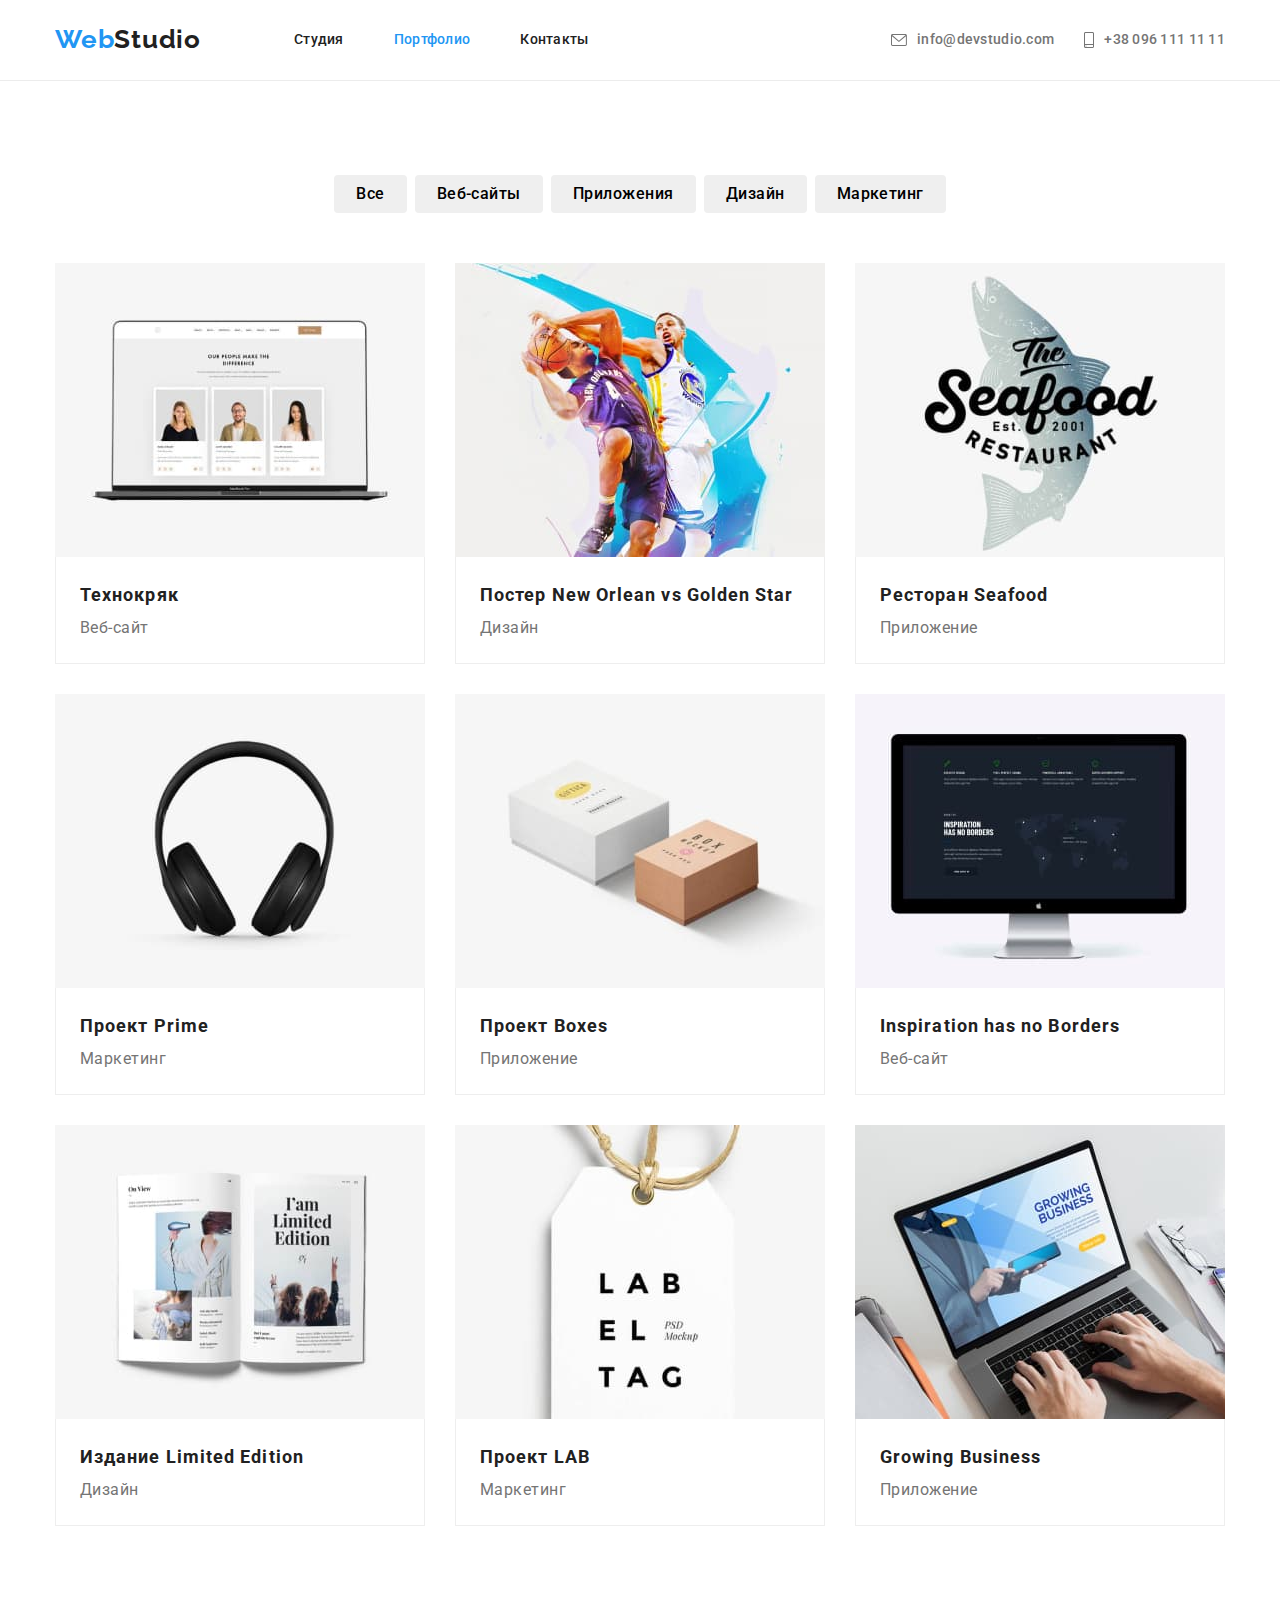
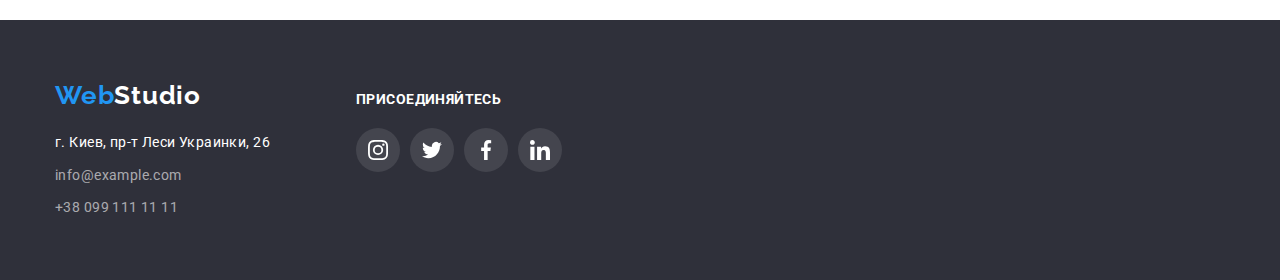
==== portfolio.html @ ebf1e621 "Positioning" ====
<!DOCTYPE html>
<html lang="ru">
<head>
    <meta charset="UTF-8">
    <meta http-equiv="X-UA-Compatible" content="IE=edge">
    <meta name="viewport" content="width=device-width, initial-scale=1.0">
    <title>Document</title>
    <link rel="preconnect" href="https://fonts.googleapis.com">
    <link rel="preconnect" href="https://fonts.gstatic.com" crossorigin>
    <link href="https://fonts.googleapis.com/css2?family=Raleway:wght@700&family=Roboto:wght@400;500;700;900&display=swap"
        rel="stylesheet">
    <link rel="stylesheet" href="https://cdnjs.cloudflare.com/ajax/libs/modern-normalize/1.1.0/modern-normalize.min.css">
    <link rel="stylesheet" href="./css/styles.css">
</head>

<body>

<!--Шапка-->
  
  <header class="header">
    <div class="container">
      <div class="page-header">
        <a class="logo" href=""> <span class="web">Web</span><span class="studio-head">Studio</span> </a>
        <nav>
          <ul class="site-nav">
            <li class="link-studio"><a class="link" href="./index.html">Студия</a></li>
            <li class="link-portfolio"><a class="link current" href="./portfolio.html">Портфолио</a></li>
            <li class="link-contact"><a class="link" href="">Контакты</a></li>
          </ul>
        </nav>
<!-- Контакты -->
          <ul class="contact-nav">
            <li class="mailto-nav">
              <a class="mailto" href="mailto:info@devstudio.com">
                <svg class="icon-nav" width="16px" height="12px">
                  <use href="./images/icons.svg#mail"></use>
                </svg>info@devstudio.com
              </a>
            </li>
          
            <li class="tel-nav">
              <a class="tel" href="tel:+380961111111">
                <svg class="icon-nav" width="10px" height="16px">
                  <use href="./images/icons.svg#tel"></use>
                </svg>+38 096 111 11 11
              </a>
            </li>
          </ul>
      </div>
    </div>
  </header>
 
<!--Уникальный контент-->
<!--Страница Портфолио-->

<main>
  
    <!-- <h1>Портфолио</h1>-->

    <section class="section">
      <div class="container">
        <ul class="filters">
          <li class="all"><button class="button-portfolio" type="button">Все</button></li>
          <li class="site"><button class="button-portfolio" type="button">Веб-сайты</button></li>
          <li class="apps"><button class="button-portfolio" type="button">Приложения</button></li>
          <li class="design"><button class="button-portfolio" type="button">Дизайн</button></li>
          <li class="marketing"><button class="button-portfolio" type="button">Маркетинг</button></li>
        </ul>


    <!-- <h2>Список работ</h2> -->


        <ul class="filter-list">
          <li class="filter-cards">
            <img src="./images/portfolio/1tehno.jpg" alt="Технокряк" width="370" height="294">
              <div class="filter-info">
                <h3 class="lable">Технокряк</h3>
                <p class="filter-lable">Веб-сайт</p>
              </div>
          </li>
          <li class="filter-cards">
            <img src="./images/portfolio/2new-orlean.jpg" alt="Постер New Orlean vs Golden Star" width="370" height="294">
              <div class="filter-info">
                <h3 class="lable">Постер New Orlean vs Golden Star</h3>
                <p class="filter-lable">Дизайн</p>
              </div>
          </li>
          <li class="filter-cards">
            <img src="./images/portfolio/3seafood.jpg" alt="Ресторан Seafood" width="370" height="294">
              <div class="filter-info">
                <h3 class="lable">Ресторан Seafood</h3>
                <p class="filter-lable">Приложение</p>
              </div>
          </li>
          <li class="filter-cards">
            <img src="./images/portfolio/4prime.jpg" alt="Проект Prime" width="370" height="294">
              <div class="filter-info">
                  <h3 class="lable">Проект Prime</h3>
                  <p class="filter-lable">Маркетинг</p>
              </div>
          </li>
          <li class="filter-cards">
            <img src="./images/portfolio/5boxes.jpg" alt="Проект Boxes" width="370" height="294">
              <div class="filter-info">
                  <h3 class="lable">Проект Boxes</h3>
                  <p class="filter-lable">Приложение</p>
              </div>
          </li>
          <li class="filter-cards">
            <img src="./images/portfolio/6Inspiration.jpg" alt="Inspiration has no Borders" width="370" height="294">
              <div class="filter-info">
                  <h3 class="lable">Inspiration has no Borders</h3>
                  <p class="filter-lable">Веб-сайт</p>
              </div>
          </li>
          <li class="filter-cards">
            <img src="./images/portfolio/7limited.jpg" alt="Издание Limited Edition" width="370" height="294">
              <div class="filter-info">
                  <h3 class="lable">Издание Limited Edition</h3>
                  <p class="filter-lable">Дизайн</p>
              </div>
          </li>
          <li class="filter-cards">
            <img src="./images/portfolio/8lab.jpg" alt="Проект LAB" width="370" height="294">
              <div class="filter-info">
                  <h3 class="lable">Проект LAB</h3>
                  <p class="filter-lable">Маркетинг</p>
              </div>
          </li>
          <li class="filter-cards">
            <img src="./images/portfolio/9growing.jpg" alt="Growing Business" width="370" height="294">
              <div class="filter-info">
                  <h3 class="lable">Growing Business</h3>
                  <p class="filter-lable">Приложение</p>
              </div> 
          </li>
        </ul>
      </div>
    </section>
</main>


<!--Футер-->

<footer class="footer">
  <div class="contact-footer container">
    <div class="footer-nav">
      <ul>
        <li><a class="logo-footer" href=""> <span class="web">Web</span><span class="studio-footer">Studio</span> </a>
        </li>
        <li>
          <a class="address" href="https://goo.gl/maps/1GZU7aaaTQPB9hGB9" target="_blank" rel="noreferrer noopener">г. Киев, пр-т
            Леси Украинки, 26</a>
        </li>
        <li><a class="contact-mailto" href="mailto:info@example.com">info@example.com</a></li>
        <li><a class="contact-tel" href="tel:+380991111111">+38 099 111 11 11</a></li>
      </ul>
    </div>
    <div class="footer-social">
      <p class="join">присоединяйтесь</p>
      <ul class="join-social">
        <li class="join-item">
          <a class="join-network" href="">
            <svg class="icon-join" width="20px" height="20px">
              <use href="./images/icons.svg#instagram"></use>
            </svg>
          </a>
        </li>
        <li class="join-item">
          <a class="join-network" href="">
            <svg class="icon-join" width="20px" height="20px">
              <use href="./images/icons.svg#twitter"></use>
            </svg>
          </a>
        </li>
        <li class="join-item">
          <a class="join-network" href="">
            <svg class="icon-join" width="20px" height="20px">
              <use href="./images/icons.svg#facebook"></use>
            </svg>
          </a>
        </li>
        <li class="join-item">
          <a class="join-network" href="">
            <svg class="icon-join" width="20px" height="20px">
              <use href="./images/icons.svg#linkedin"></use>
            </svg>
          </a>
        </li>
      </ul>
    </div>

  </div>
</footer>
</body>

</html>
---- css/styles.css ----
:root {
  --primary-tex-color--: #757575;
  --title-tex-color--: #212121;
  --accent-tex-color--: #2196f3;
  --White-color--: #ffffff;
}

body {
  font-family: 'Roboto', sans-serif;
}
main {
  background-color: var(--White-color--);
}

ul {
  list-style: none;
}
p,
h1,
h2,
h3,
h4,
h5,
h6 {
  margin: 0px;
}
ul,
ol {
  margin: 0px;
  padding-left: 0px;
}
.img {
  display: block;
  max-width: 100%;
  height: auto;
}
.container {
  width: 1200px;
  padding-left: 15px;
  padding-right: 15px;
  margin-left: auto;
  margin-right: auto;
}

.header {
  border-bottom: 1px solid #ececec;
}
.page-header {
  display: flex;
  align-items: center;
  background-color: var(--White-color--);
}

/* Шапка */

.logo {
  font-family: 'Raleway', sans-serif;
  text-decoration: none;
  font-weight: 700;
  font-size: 26px;
  line-height: 1.19;
  letter-spacing: 0.03em;

  display: block;
  margin-top: 24px;
  margin-bottom: 25px;
  margin-right: 93px;
}
.web {
  color: var(--accent-tex-color--);
}
.studio-head {
  color: var(--title-tex-color--);
}

/* Навигация сайта */

.site-nav {
  display: flex;
}
.site-nav li:not(:first-child) {
  margin-left: 50px;
}
.site-nav :hover,
.site-nav :focus {
  color: var(--accent-tex-color--);
}

.site-nav .link.current {
  color: var(--accent-tex-color--);
}

.link .current {
  color: var(--primary-tex-color--);
}

.link {
  display: block;
  font-weight: 500;
  font-size: 14px;
  line-height: 1.14;
  letter-spacing: 0.02em;

  text-decoration: none;
  color: var(--title-tex-color--);
  padding-top: 32px;
  padding-bottom: 32px;
}

/* Контакты */

.contact-nav {
  display: flex;
  margin-left: auto;
}

.mailto,
.tel {
  display: flex;
  align-items: center;

  font-weight: 500;
  font-size: 14px;
  line-height: 1.14;
  letter-spacing: 0.02em;

  text-decoration: none;
  color: var(--primary-tex-color--);

  padding-top: 32px;
  padding-bottom: 32px;

  fill: currentColor;
}
.icon-nav {
  margin-right: 10px;
}
.tel-nav {
  margin-left: 30px;
}

.mailto:hover,
.mailto:focus {
  color: var(--accent-tex-color--);
  fill: var(--accent-tex-color--);
}

.tel:hover,
.tel:focus {
  color: var(--accent-tex-color--);
  fill: var(--accent-tex-color--);
}

/* Герой */

.section-hero {
  color: var(--White-color--);
  background-color: #2f303a;
  background-image: linear-gradient(to right, rgba(47, 48, 58, 0.4), rgba(47, 48, 58, 0.4)),
    url(../images/hero/hero.jpg);

  padding-top: 200px;
  padding-bottom: 200px;
  max-width: 1600px;
  height: 600px;
  margin-left: auto;
  margin-right: auto;
}
.hero-title {
  font-weight: 900;
  font-size: 44px;
  line-height: 1.36;
  color: var(--White-color--);

  text-align: center;
  letter-spacing: 0.06em;
  text-transform: uppercase;
  width: 696px;
  margin: auto;
}

.hero-button {
  align-items: center;
  text-align: center;
  letter-spacing: 0.06em;

  margin-top: 30px;
}
.button {
  font-weight: 700;
  font-size: 16px;
  line-height: 1.8;

  padding: 10px 32px;
  border-radius: 4px;
  width: 200px;
  height: 50px;

  color: var(--White-color--);
  background-color: var(--accent-tex-color--);
  box-shadow: 0px 4px 4px rgba(0, 0, 0, 0.15);

  cursor: pointer;
  border: inherit;
}

/* Особенности */

.section {
  padding-top: 94px;
  padding-bottom: 94px;
}
.trait {
  padding-top: 0px;
}
.feature {
  display: flex;
  padding: 0px;
  margin: 0px;
  list-style: none;
}
.feature-item {
  display: flex;
  justify-content: center;
  align-items: center;
  width: 270px;
  height: 120px;

  background: #f5f4fa;
  border-radius: 4px;
  margin-bottom: 30px;
}
.feature > .item {
  flex-basis: calc(100% / 4);
}

.item:not(:first-child) {
  margin-left: 30px;
  width: 270px;
}
.section-title {
  font-weight: 700;
  font-size: 14px;
  line-height: 1.14;
  letter-spacing: 0.03em;
  text-transform: uppercase;

  margin-bottom: 10px;

  color: var(--title-tex-color--);
}
.title {
  font-size: 14px;
  line-height: 1.71;
  letter-spacing: 0.03em;
  color: var(--primary-tex-color--);
}

/* Чем мы занимаемся */

.study-title,
.command-title,
.clients-title {
  font-weight: 700;
  font-size: 36px;
  line-height: 1.16;
  text-align: center;
  letter-spacing: 0.03em;

  margin-bottom: 50px;

  color: var(--title-tex-color--);
}

.box {
  display: flex;
  flex-basis: calc(100% / 3);
}
.worker:not(:first-child) {
  margin-left: 30px;
}

/* Наша команда */

.team {
  background-color: #f5f4fa;
}
.team-item {
  display: flex;
  text-align: center;
}
.foto > img {
  display: block;
}
.foto {
  box-shadow: 0px 1px 3px rgba(0, 0, 0, 0.12), 0px 1px 1px rgba(0, 0, 0, 0.14),
    0px 2px 1px rgba(0, 0, 0, 0.2);
  border-radius: 0px 0px 4px 4px;
}

.foto:not(:first-child) {
  margin-left: 30px;
}
.partner {
  background-color: var(--White-color--);
  padding-top: 30px;
  padding-bottom: 30px;
}
.name {
  font-weight: 500;
  font-size: 16px;
  line-height: 1.18;
  text-align: center;
  letter-spacing: 0.03em;

  padding-bottom: 10px;

  color: var(--title-tex-color--);
}
.work {
  font-size: 16px;
  line-height: 1.18;
  letter-spacing: 0.03em;

  color: var(--primary-tex-color--);
}
.network-item {
  display: flex;
  justify-content: center;
  margin-top: 16px;
  margin-right: 32px;

  margin-left: 32px;
}

.network-item > li:not(:first-child) {
  margin-left: 10px;
}
.social-network {
  display: flex;
  justify-content: center;
  align-items: center;

  border-radius: 50%;

  width: 44px;
  height: 44px;
  color: #afb1b8;
}
.icon-network {
  fill: currentColor;
}
.social-network:hover,
.social-network:focus {
  color: var(--White-color--);
  background: var(--accent-tex-color--);
}

/* ПОСТОЯННЫЕ КЛИЕНТЫ */

.clients-item {
  display: flex;
  flex-basis: calc(100% / 6);
}
.client-logo:hover,
.client-logo:focus {
  border: 1px solid var(--accent-tex-color--);
  color: var(--accent-tex-color--);
}
.client {
  display: flex;
  align-items: center;
  justify-content: center;

  width: 170px;
  height: 92px;
}

.client:not(:first-child) {
  margin-left: 30px;
}
.client-logo {
  display: flex;
  justify-content: center;
  align-items: center;

  width: 100%;
  height: 100%;

  border: 1px solid #afb1b8;
  border-radius: 4px;

  color: #afb1b8;
}
.icon-client {
  fill: currentColor;
}
/* Футер */

.footer {
  color: var(--White-color--);
  background-color: #2f303a;
  padding-top: 60px;
  padding-bottom: 60px;
}
.logo-footer {
  text-decoration: none;
  display: block;
  width: 145px;

  font-family: Raleway;
  font-weight: 700;
  font-size: 26px;
  line-height: 1.19;
  letter-spacing: 0.03em;
}
.contact-mailto {
  display: block;
  width: 231px;
  padding-top: 9px;
}
.contact-tel {
  display: block;

  padding-top: 9px;
}
.logo-footer .studio-footer {
  color: var(--White-color--);
  text-decoration: none;
}
.address {
  display: flex;
  font-family: 'Roboto', sans-serif;
  font-style: normal;
  font-size: 14px;
  line-height: 1.71;
  letter-spacing: 0.03em;

  text-decoration: none;
  padding-top: 20px;

  color: var(--White-color--);
}
.contact-mailto,
.contact-tel {
  text-decoration: none;

  font-size: 14px;
  line-height: 1.71;
  letter-spacing: 0.03em;

  color: rgba(255, 255, 255, 0.6);
}

.contact-mailto:hover,
.contact-mailto:focus {
  color: var(--accent-tex-color--);
}

.contact-tel:hover,
.contact-tel:focus {
  color: var(--accent-tex-color--);
}
.join {
  display: block;
  font-weight: 700;
  font-size: 14px;
  line-height: 1.14;
  letter-spacing: 0.03em;
  text-transform: uppercase;

  color: #ffffff;

  padding-bottom: 20px;
}
.join-network {
  display: flex;
  justify-content: center;
  align-items: center;

  border-radius: 50%;

  width: 44px;
  height: 44px;
  fill: var(--White-color--);
  background: rgba(255, 255, 255, 0.1);
}
.join-social {
  display: flex;
  justify-content: center;
}
.join-item {
  margin-right: 10px;
}
.join-item :hover,
.join-item :focus {
  background-color: var(--accent-tex-color--);
}
.footer-nav {
  display: flex;
  width: 231px;
  margin-right: 70px;
}

.footer-social {
  display: flex;
  flex-direction: column;
  margin-top: 12px;
}

.contact-footer {
  display: flex;
}
/* Портфолио */

/* Кнопки */

.filters {
  display: flex;
  justify-content: center;
  text-align: center;
}
.filters > li:not(:first-child) {
  margin-left: 8px;
}
.filters > li:hover,
.filters > li:focus {
  box-shadow: 0px 3px 1px rgba(0, 0, 0, 0.1), 0px 1px 2px rgba(0, 0, 0, 0.08),
    0px 2px 2px rgba(0, 0, 0, 0.12);
}
.button-portfolio {
  font-family: 'Roboto', sans-serif;
  font-weight: 500;
  font-size: 16px;
  line-height: 1.62;

  text-align: center;
  letter-spacing: 0.03em;

  border-radius: 4px;
  border: inherit;

  padding: 6px 22px;
}
.button-portfolio:hover,
.button-portfolio:focus {
  color: var(--White-color--);
  background-color: var(--accent-tex-color--);
  cursor: pointer;
}

/* Список работ */

.lable {
  color: var(--title-tex-color--);

  font-weight: 700;
  font-size: 18px;
  line-height: 2;
  letter-spacing: 0.06em;
}
.filter-lable {
  color: var(--primary-tex-color--);

  font-size: 16px;
  line-height: 1.87;
  letter-spacing: 0.03em;
}
.filter-list {
  display: flex;
  margin-top: 50px;
  flex-wrap: wrap;
  margin-left: -30px;
  margin-bottom: -30px;
}
.filter-cards {
  width: calc(100% / 3 - 30px);
  margin-left: 30px;
  margin-bottom: 30px;
}
.filter-cards:hover,
.filter-cards:focus {
  box-shadow: 0px 1px 1px rgba(0, 0, 0, 0.12), 0px 4px 4px rgba(0, 0, 0, 0.06),
    1px 4px 6px rgba(0, 0, 0, 0.16);
}

.filter-info {
  padding: 20px 24px 20px 24px;

  border-right: 1px solid #eeeeee;
  border-bottom: 1px solid #eeeeee;
  border-left: 1px solid #eeeeee;
}
.filter-cards > img {
  display: block;
}
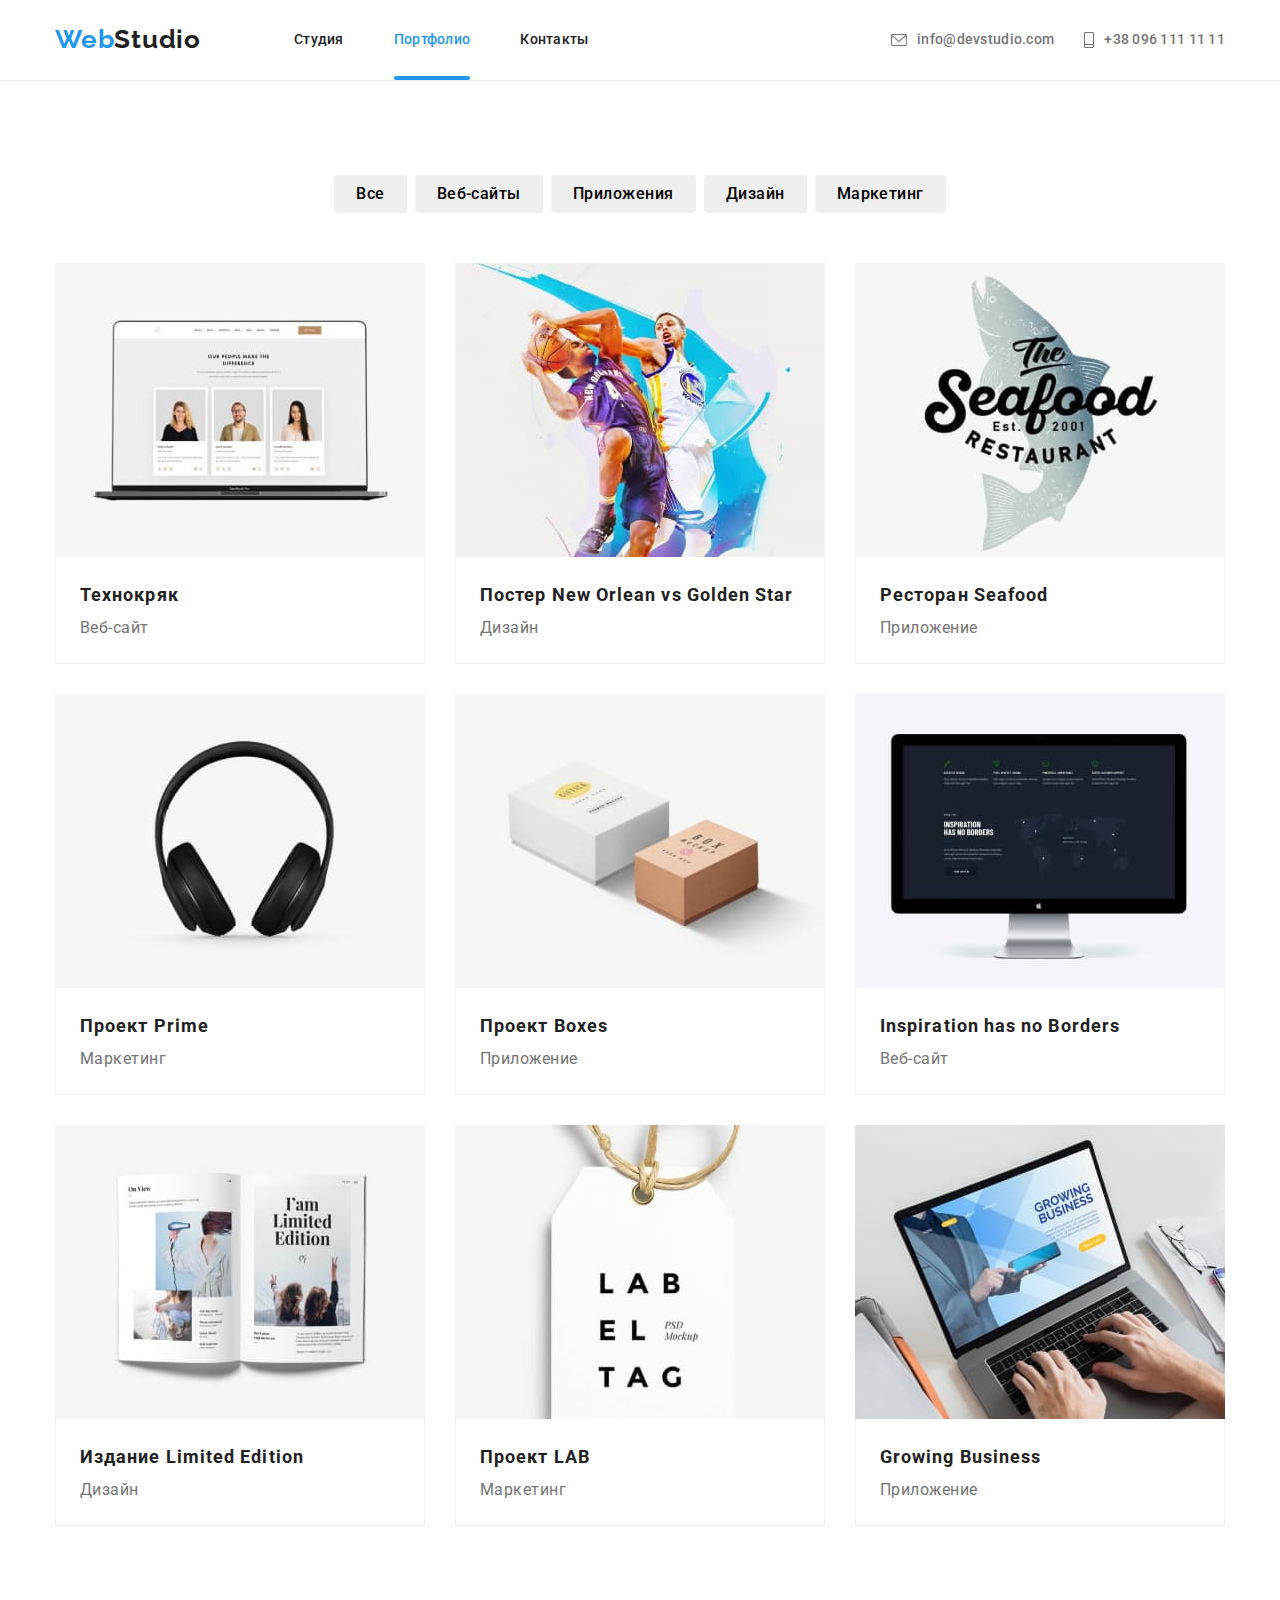
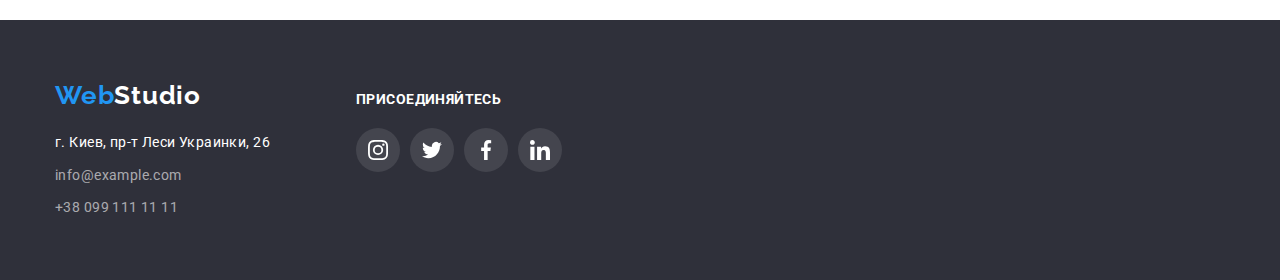
==== commit c30eeb87: "Overlay" ====
--- a/portfolio.html
+++ b/portfolio.html
@@ -73,66 +73,93 @@
 
         <ul class="filter-list">
           <li class="filter-cards">
-            <img src="./images/portfolio/1tehno.jpg" alt="Технокряк" width="370" height="294">
-              <div class="filter-info">
-                <h3 class="lable">Технокряк</h3>
-                <p class="filter-lable">Веб-сайт</p>
-              </div>
-          </li>
-          <li class="filter-cards">
-            <img src="./images/portfolio/2new-orlean.jpg" alt="Постер New Orlean vs Golden Star" width="370" height="294">
-              <div class="filter-info">
-                <h3 class="lable">Постер New Orlean vs Golden Star</h3>
-                <p class="filter-lable">Дизайн</p>
-              </div>
-          </li>
-          <li class="filter-cards">
-            <img src="./images/portfolio/3seafood.jpg" alt="Ресторан Seafood" width="370" height="294">
-              <div class="filter-info">
-                <h3 class="lable">Ресторан Seafood</h3>
-                <p class="filter-lable">Приложение</p>
-              </div>
-          </li>
-          <li class="filter-cards">
-            <img src="./images/portfolio/4prime.jpg" alt="Проект Prime" width="370" height="294">
-              <div class="filter-info">
-                  <h3 class="lable">Проект Prime</h3>
-                  <p class="filter-lable">Маркетинг</p>
-              </div>
-          </li>
-          <li class="filter-cards">
-            <img src="./images/portfolio/5boxes.jpg" alt="Проект Boxes" width="370" height="294">
-              <div class="filter-info">
-                  <h3 class="lable">Проект Boxes</h3>
-                  <p class="filter-lable">Приложение</p>
-              </div>
-          </li>
-          <li class="filter-cards">
-            <img src="./images/portfolio/6Inspiration.jpg" alt="Inspiration has no Borders" width="370" height="294">
-              <div class="filter-info">
-                  <h3 class="lable">Inspiration has no Borders</h3>
-                  <p class="filter-lable">Веб-сайт</p>
-              </div>
-          </li>
-          <li class="filter-cards">
-            <img src="./images/portfolio/7limited.jpg" alt="Издание Limited Edition" width="370" height="294">
-              <div class="filter-info">
-                  <h3 class="lable">Издание Limited Edition</h3>
-                  <p class="filter-lable">Дизайн</p>
-              </div>
-          </li>
-          <li class="filter-cards">
-            <img src="./images/portfolio/8lab.jpg" alt="Проект LAB" width="370" height="294">
-              <div class="filter-info">
-                  <h3 class="lable">Проект LAB</h3>
-                  <p class="filter-lable">Маркетинг</p>
-              </div>
-          </li>
-          <li class="filter-cards">
-            <img src="./images/portfolio/9growing.jpg" alt="Growing Business" width="370" height="294">
-              <div class="filter-info">
-                  <h3 class="lable">Growing Business</h3>
-                  <p class="filter-lable">Приложение</p>
+              <div class="filter-overlay">
+                    <img src="./images/portfolio/1tehno.jpg" alt="Технокряк" width="370" height="294"> 
+                    <p class="tehno">Технокряк это современная площадка распространения коронавируса. Компании используют эту платформу для цифрового шпионажа и атак на защищённые сервера конкурентов.</p>
+              </div>
+              <div class="filter-info">
+                    <h3 class="lable">Технокряк</h3>
+                    <p class="filter-lable">Веб-сайт</p>
+              </div>
+          </li>
+          <li class="filter-cards">
+              <div class="filter-overlay">
+                    <img src="./images/portfolio/2new-orlean.jpg" alt="Постер New Orlean vs Golden Star" width="370" height="294">
+                    <p class="tehno">Технокряк это современная площадка распространения коронавируса. Компании используют эту платформу для цифрового шпионажа и атак на защищённые сервера конкурентов.</p>
+              </div>
+              <div class="filter-info">
+                    <h3 class="lable">Постер New Orlean vs Golden Star</h3>
+                    <p class="filter-lable">Дизайн</p>
+              </div>
+          </li>
+          <li class="filter-cards">
+              <div class="filter-overlay">
+                    <img src="./images/portfolio/3seafood.jpg" alt="Ресторан Seafood" width="370" height="294">
+                    <p class="tehno">Технокряк это современная площадка распространения коронавируса. Компании используют эту платформу для цифрового шпионажа и атак на защищённые сервера конкурентов.</p>
+              </div>
+              <div class="filter-info">
+                    <h3 class="lable">Ресторан Seafood</h3>
+                    <p class="filter-lable">Приложение</p>
+              </div>
+          </li>
+          <li class="filter-cards">
+              <div class="filter-overlay">
+                    <img src="./images/portfolio/4prime.jpg" alt="Проект Prime" width="370" height="294">
+                    <p class="tehno">Технокряк это современная площадка распространения коронавируса. Компании используют эту платформу для цифрового шпионажа и атак на защищённые сервера конкурентов.</p>
+              </div>
+              <div class="filter-info">
+                    <h3 class="lable">Проект Prime</h3>
+                    <p class="filter-lable">Маркетинг</p>
+              </div>
+          </li>
+          <li class="filter-cards">
+              <div class="filter-overlay">
+                    <img src="./images/portfolio/5boxes.jpg" alt="Проект Boxes" width="370" height="294">
+                    <p class="tehno">Технокряк это современная площадка распространения коронавируса. Компании используют эту платформу для цифрового шпионажа и атак на защищённые сервера конкурентов.</p>
+              </div>
+              <div class="filter-info">
+                    <h3 class="lable">Проект Boxes</h3>
+                    <p class="filter-lable">Приложение</p>
+              </div>
+          </li>
+          <li class="filter-cards">
+              <div class="filter-overlay">
+                    <img src="./images/portfolio/6Inspiration.jpg" alt="Inspiration has no Borders" width="370" height="294">
+                    <p class="tehno">Технокряк это современная площадка распространения коронавируса. Компании используют эту платформу для цифрового шпионажа и атак на защищённые сервера конкурентов.</p>
+              </div>
+              <div class="filter-info">
+                    <h3 class="lable">Inspiration has no Borders</h3>
+                    <p class="filter-lable">Веб-сайт</p>
+              </div>
+          </li>
+          <li class="filter-cards">
+              <div class="filter-overlay">
+                    <img src="./images/portfolio/7limited.jpg" alt="Издание Limited Edition" width="370" height="294">
+                    <p class="tehno">Технокряк это современная площадка распространения коронавируса. Компании используют эту платформу для цифрового шпионажа и атак на защищённые сервера конкурентов.</p>
+              </div>
+              <div class="filter-info">
+                    <h3 class="lable">Издание Limited Edition</h3>
+                    <p class="filter-lable">Дизайн</p>
+              </div>
+          </li>
+          <li class="filter-cards">
+              <div class="filter-overlay">
+                    <img src="./images/portfolio/8lab.jpg" alt="Проект LAB" width="370" height="294">
+                    <p class="tehno">Технокряк это современная площадка распространения коронавируса. Компании используют эту платформу для цифрового шпионажа и атак на защищённые сервера конкурентов.</p>
+              </div>
+              <div class="filter-info">
+                    <h3 class="lable">Проект LAB</h3>
+                    <p class="filter-lable">Маркетинг</p>
+              </div>
+          </li>
+          <li class="filter-cards">
+              <div class="filter-overlay">
+                    <img src="./images/portfolio/9growing.jpg" alt="Growing Business" width="370" height="294">
+                    <p class="tehno">Технокряк это современная площадка распространения коронавируса. Компании используют эту платформу для цифрового шпионажа и атак на защищённые сервера конкурентов.</p>
+              </div>
+              <div class="filter-info">
+                    <h3 class="lable">Growing Business</h3>
+                    <p class="filter-lable">Приложение</p>
               </div> 
           </li>
         </ul>
@@ -193,6 +220,7 @@
 
   </div>
 </footer>
+<script src="./js/modal.js"></script>
 </body>
 
 </html>
--- a/css/styles.css
+++ b/css/styles.css
@@ -86,16 +86,9 @@
   color: var(--accent-tex-color--);
 }
 
-.site-nav .link.current {
-  color: var(--accent-tex-color--);
-}
-
-.link .current {
-  color: var(--primary-tex-color--);
-}
-
 .link {
   display: block;
+
   font-weight: 500;
   font-size: 14px;
   line-height: 1.14;
@@ -105,6 +98,29 @@
   color: var(--title-tex-color--);
   padding-top: 32px;
   padding-bottom: 32px;
+
+  transition: color 250ms cubic-bezier(0.4, 0, 0.2, 1);
+}
+.link-studio,
+.link-portfolio {
+  position: relative;
+}
+.link.current {
+  color: var(--accent-tex-color--);
+}
+.link.current::after {
+  content: '';
+  display: block;
+
+  position: absolute;
+  left: 0;
+  bottom: 0;
+
+  width: 100%;
+  height: 4px;
+
+  background: #2196f3;
+  border-radius: 2px;
 }
 
 /* Контакты */
@@ -131,6 +147,8 @@
   padding-bottom: 32px;
 
   fill: currentColor;
+
+  transition: color 250ms cubic-bezier(0.4, 0, 0.2, 1), fill 250ms cubic-bezier(0.4, 0, 0.2, 1);
 }
 .icon-nav {
   margin-right: 10px;
@@ -279,6 +297,36 @@
 .worker:not(:first-child) {
   margin-left: 30px;
 }
+.worker > img {
+  display: block;
+}
+.worker {
+  position: relative;
+}
+.work-thumb {
+  position: absolute;
+  bottom: 0;
+
+  display: flex;
+  justify-content: center;
+  align-items: center;
+
+  width: 370px;
+  height: 70px;
+
+  background: rgba(47, 48, 58, 0.8);
+}
+
+.work-title {
+  font-weight: 700;
+  font-size: 14px;
+  line-height: 1.14;
+  text-align: center;
+  letter-spacing: 0.03em;
+  text-transform: uppercase;
+
+  color: var(--White-color--);
+}
 
 /* Наша команда */
 
@@ -324,6 +372,7 @@
 
   color: var(--primary-tex-color--);
 }
+
 .network-item {
   display: flex;
   justify-content: center;
@@ -346,6 +395,9 @@
   width: 44px;
   height: 44px;
   color: #afb1b8;
+
+  transition: color 250ms cubic-bezier(0.4, 0, 0.2, 1),
+    background-color 250ms cubic-bezier(0.4, 0, 0.2, 1);
 }
 .icon-network {
   fill: currentColor;
@@ -353,7 +405,7 @@
 .social-network:hover,
 .social-network:focus {
   color: var(--White-color--);
-  background: var(--accent-tex-color--);
+  background-color: var(--accent-tex-color--);
 }
 
 /* ПОСТОЯННЫЕ КЛИЕНТЫ */
@@ -361,37 +413,40 @@
 .clients-item {
   display: flex;
   flex-basis: calc(100% / 6);
+}
+
+.client {
+  display: flex;
+  align-items: center;
+  justify-content: center;
+
+  width: 170px;
+  height: 92px;
+}
+
+.client:not(:first-child) {
+  margin-left: 30px;
+}
+.client-logo {
+  display: flex;
+  justify-content: center;
+  align-items: center;
+
+  width: 100%;
+  height: 100%;
+
+  border: 1px solid #afb1b8;
+  border-radius: 4px;
+
+  color: #afb1b8;
+
+  transition: border 250ms cubic-bezier(0.4, 0, 0.2, 1), color 250ms cubic-bezier(0.4, 0, 0.2, 1);
 }
 .client-logo:hover,
 .client-logo:focus {
   border: 1px solid var(--accent-tex-color--);
   color: var(--accent-tex-color--);
 }
-.client {
-  display: flex;
-  align-items: center;
-  justify-content: center;
-
-  width: 170px;
-  height: 92px;
-}
-
-.client:not(:first-child) {
-  margin-left: 30px;
-}
-.client-logo {
-  display: flex;
-  justify-content: center;
-  align-items: center;
-
-  width: 100%;
-  height: 100%;
-
-  border: 1px solid #afb1b8;
-  border-radius: 4px;
-
-  color: #afb1b8;
-}
 .icon-client {
   fill: currentColor;
 }
@@ -450,6 +505,8 @@
   letter-spacing: 0.03em;
 
   color: rgba(255, 255, 255, 0.6);
+
+  transition: color 250ms cubic-bezier(0.4, 0, 0.2, 1);
 }
 
 .contact-mailto:hover,
@@ -485,10 +542,14 @@
   fill: var(--White-color--);
   background: rgba(255, 255, 255, 0.1);
 }
+.icon-join {
+  overflow: hidden;
+}
 .join-social {
   display: flex;
   justify-content: center;
 }
+
 .join-item {
   margin-right: 10px;
 }
@@ -496,6 +557,10 @@
 .join-item :focus {
   background-color: var(--accent-tex-color--);
 }
+
+.join-network {
+  transition: background-color 250ms cubic-bezier(0.4, 0, 0.2, 1);
+}
 .footer-nav {
   display: flex;
   width: 231px;
@@ -523,11 +588,7 @@
 .filters > li:not(:first-child) {
   margin-left: 8px;
 }
-.filters > li:hover,
-.filters > li:focus {
-  box-shadow: 0px 3px 1px rgba(0, 0, 0, 0.1), 0px 1px 2px rgba(0, 0, 0, 0.08),
-    0px 2px 2px rgba(0, 0, 0, 0.12);
-}
+
 .button-portfolio {
   font-family: 'Roboto', sans-serif;
   font-weight: 500;
@@ -541,16 +602,57 @@
   border: inherit;
 
   padding: 6px 22px;
+
+  transition: color 250ms cubic-bezier(0.4, 0, 0.2, 1),
+    background-color 250ms cubic-bezier(0.4, 0, 0.2, 1),
+    box-shadow 250ms cubic-bezier(0.4, 0, 0.2, 1);
 }
 .button-portfolio:hover,
 .button-portfolio:focus {
   color: var(--White-color--);
   background-color: var(--accent-tex-color--);
+
+  box-shadow: 0px 3px 1px rgba(0, 0, 0, 0.1), 0px 1px 2px rgba(0, 0, 0, 0.08),
+    0px 2px 2px rgba(0, 0, 0, 0.12);
   cursor: pointer;
 }
 
 /* Список работ */
-
+.filter-overlay > img {
+  display: block;
+}
+.filter-overlay {
+  position: relative;
+  overflow: hidden;
+}
+
+.tehno {
+  position: absolute;
+  top: 0;
+  left: 0;
+  width: 100%;
+  height: 100%;
+
+  padding: 63px 24px;
+
+  font-size: 18px;
+  line-height: 1.55;
+  letter-spacing: 0.03em;
+  bottom: 0;
+  opacity: 0;
+  color: #ffffff;
+  background-color: rgba(33, 150, 243, 0.9);
+
+  transform: translateY(100%);
+
+  transition: transform 250ms cubic-bezier(0.4, 0, 0.2, 1),
+    opacity 250ms cubic-bezier(0.4, 0, 0.2, 1);
+}
+.filter-cards:hover .tehno,
+.filter-cards:focus .tehno {
+  transform: translateY(0%);
+  opacity: 1;
+}
 .lable {
   color: var(--title-tex-color--);
 
@@ -577,6 +679,8 @@
   width: calc(100% / 3 - 30px);
   margin-left: 30px;
   margin-bottom: 30px;
+
+  transition: box-shadow 250ms cubic-bezier(0.4, 0, 0.2, 1);
 }
 .filter-cards:hover,
 .filter-cards:focus {
